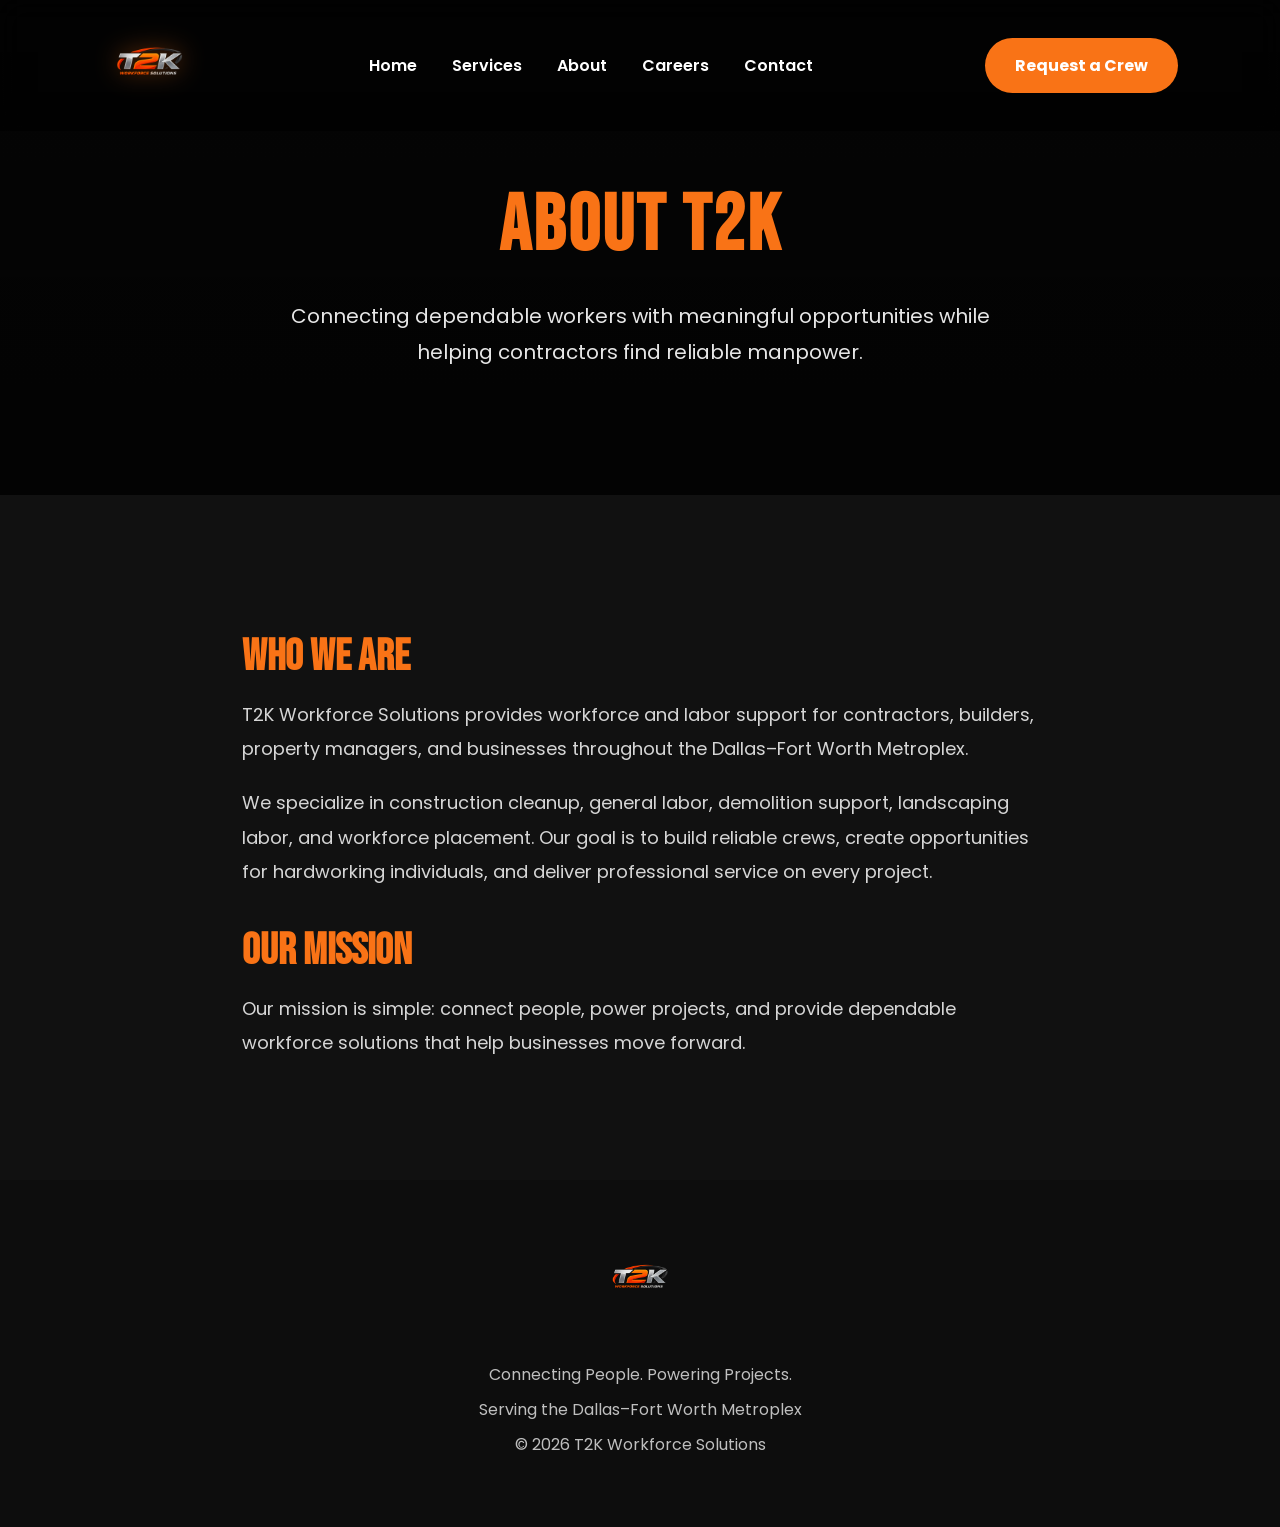
==== about.html @ 74f45001 "Add files via upload" ====
<!DOCTYPE html>
<html lang="en">
<head>
<meta charset="UTF-8">
<meta name="viewport" content="width=device-width, initial-scale=1.0">
<title>About | T2K Workforce Solutions</title>

<link rel="preconnect" href="https://fonts.googleapis.com">
<link rel="preconnect" href="https://fonts.gstatic.com" crossorigin>

<link href="https://fonts.googleapis.com/css2?family=Poppins:wght@300;400;500;600;700&family=Bebas+Neue&display=swap" rel="stylesheet">

<link rel="stylesheet" href="style.css">
</head>

<body>

<nav>
<div class="logo">
<img src="images/logo.png" alt="T2K Workforce Solutions">
</div>

<ul>
<li><a href="index.html">Home</a></li>
<li><a href="services.html">Services</a></li>
<li><a href="about.html">About</a></li>
<li><a href="careers.html">Careers</a></li>
<li><a href="contact.html">Contact</a></li>
</ul>

<a href="request-crew.html" class="btn-nav">Request a Crew</a>
</nav>

<section class="page-hero">
<h1>About T2K</h1>
<p>Connecting dependable workers with meaningful opportunities while helping contractors find reliable manpower.</p>
</section>

<section class="page-content">
<h2>Who We Are</h2>
<p>
T2K Workforce Solutions provides workforce and labor support for contractors, builders, property managers, and businesses throughout the Dallas–Fort Worth Metroplex.
</p>

<p>
We specialize in construction cleanup, general labor, demolition support, landscaping labor, and workforce placement. Our goal is to build reliable crews, create opportunities for hardworking individuals, and deliver professional service on every project.
</p>

<h2>Our Mission</h2>
<p>
Our mission is simple: connect people, power projects, and provide dependable workforce solutions that help businesses move forward.
</p>
</section>

<footer>
<img src="images/logo.png" alt="T2K Workforce Solutions" class="footer-logo">
<p>Connecting People. Powering Projects.</p>
<p>Serving the Dallas–Fort Worth Metroplex</p>
<p>© 2026 T2K Workforce Solutions</p>
</footer>

<script src="script.js"></script>
</body>
</html>
---- style.css ----
*{
    margin:0;
    padding:0;
    box-sizing:border-box;
}

html{
    scroll-behavior:smooth;
}

body{
    font-family:'Poppins',sans-serif;
    background:#111111;
    color:white;
}

/* NAVIGATION */

nav{
    position:fixed;
    top:0;
    left:0;
    width:100%;
    padding:18px 8%;
    display:flex;
    justify-content:space-between;
    align-items:center;
    background:rgba(0,0,0,.55);
    backdrop-filter:blur(14px);
    z-index:1000;
    transition:.35s ease;
}

.logo img{
    height:95px;
    width:auto;
    display:block;
    transition:.3s ease;
    filter:drop-shadow(0 0 12px rgba(249,115,22,.45));
}

nav ul{
    display:flex;
    list-style:none;
    gap:35px;
}

nav ul li a{
    color:white;
    text-decoration:none;
    font-weight:600;
    transition:.3s;
}

nav ul li a:hover{
    color:#F97316;
}

.btn-nav{
    background:#F97316;
    color:white;
    text-decoration:none;
    padding:15px 30px;
    border-radius:50px;
    font-weight:700;
    transition:.3s;
}

.btn-nav:hover{
    transform:translateY(-4px);
    box-shadow:0 20px 45px rgba(249,115,22,.45);
}

/* HERO */

.hero{
    min-height:100vh;
    background:
    linear-gradient(rgba(0,0,0,.68),rgba(0,0,0,.82)),
    url("https://images.unsplash.com/photo-1504307651254-35680f356dfd?auto=format&fit=crop&w=1800&q=80");
    background-size:cover;
    background-position:center;
    display:flex;
    justify-content:center;
    align-items:center;
    text-align:center;
    padding:170px 8% 90px;
}

.hero-content{
    max-width:1000px;
}

.hero-logo{
    width:430px;
    max-width:90%;
    margin-bottom:35px;
    filter:drop-shadow(0 0 35px rgba(249,115,22,.55));
    animation:floatLogo 4s ease-in-out infinite;
}

.hero h1{
    font-family:'Bebas Neue',sans-serif;
    font-size:80px;
    letter-spacing:3px;
    color:white;
    line-height:1;
}

.hero h2{
    font-family:'Bebas Neue',sans-serif;
    font-size:82px;
    letter-spacing:3px;
    color:#F97316;
    line-height:1;
    margin-bottom:30px;
}

.hero p{
    font-size:21px;
    color:#e6e6e6;
    line-height:1.8;
    margin:25px auto;
}

.hero-slogan{
    color:#F97316;
    text-transform:uppercase;
    letter-spacing:3px;
    font-weight:700;
    font-size:18px;
}

.hero-buttons{
    display:flex;
    justify-content:center;
    gap:22px;
    flex-wrap:wrap;
    margin-top:35px;
}

.btn-orange,
.btn-white{
    text-decoration:none;
    padding:18px 42px;
    border-radius:50px;
    font-weight:700;
    transition:.3s ease;
}

.btn-orange{
    background:#F97316;
    color:white;
}

.btn-white{
    border:2px solid white;
    color:white;
}

.btn-orange:hover{
    transform:translateY(-6px) scale(1.03);
    box-shadow:0 25px 50px rgba(249,115,22,.45);
}

.btn-white:hover{
    background:white;
    color:#111111;
    transform:translateY(-6px);
}

/* STATS */

.stats{
    padding:90px 8%;
    display:grid;
    grid-template-columns:repeat(auto-fit,minmax(220px,1fr));
    gap:30px;
    background:#171717;
}

.stat-card{
    background:#202020;
    padding:40px;
    text-align:center;
    border-radius:18px;
    transition:.35s;
}

.stat-card:hover{
    transform:translateY(-10px);
    box-shadow:0 25px 45px rgba(249,115,22,.25);
    border:1px solid #F97316;
}

.stat-card h2{
    font-size:52px;
    color:#F97316;
    margin-bottom:10px;
    font-family:'Bebas Neue',sans-serif;
}

.stat-card p{
    color:#d6d6d6;
}

/* SERVICES */

.services{
    padding:120px 8%;
    background:#111111;
    text-align:center;
}

.services h2,
.audience h2,
.why h2{
    font-size:48px;
    color:#F97316;
    margin-bottom:20px;
    font-family:'Bebas Neue',sans-serif;
}

.section-text{
    max-width:700px;
    margin:0 auto 60px;
    color:#cfcfcf;
    font-size:18px;
    line-height:1.8;
}

.service-grid,
.audience-grid,
.why-grid{
    display:grid;
    grid-template-columns:repeat(auto-fit,minmax(260px,1fr));
    gap:30px;
}

.service-card,
.audience-card,
.why-card{
    background:#1d1d1d;
    padding:40px;
    border-radius:20px;
    transition:.35s;
    cursor:pointer;
}

.service-card:hover,
.audience-card:hover,
.why-card:hover{
    transform:translateY(-12px);
    box-shadow:0 25px 50px rgba(249,115,22,.28);
    border:1px solid #F97316;
}

.icon{
    font-size:55px;
    color:#F97316;
    margin-bottom:25px;
    transition:.35s;
}

.service-card:hover .icon{
    transform:scale(1.2) rotate(8deg);
}

.service-card h3,
.audience-card h3,
.why-card h3{
    color:#F97316;
    margin-bottom:20px;
}

.service-card p,
.audience-card p,
.why-card p{
    color:#d6d6d6;
    line-height:1.8;
}

/* AUDIENCE */

.audience{
    padding:120px 8%;
    background:#171717;
    text-align:center;
}

/* WHY */

.why{
    padding:120px 8%;
    text-align:center;
}

/* CTA */

.cta{
    padding:120px 8%;
    background:#F97316;
    text-align:center;
}

.cta h2{
    font-size:54px;
    margin-bottom:25px;
}

.cta p{
    max-width:700px;
    margin:0 auto 35px;
    line-height:1.8;
}

/* FOOTER */

footer{
    background:#0d0d0d;
    padding:60px;
    text-align:center;
}

.footer-logo{
    height:80px;
    margin-bottom:25px;
}

footer p{
    margin:10px 0;
    color:#bfbfbf;
}

/* ANIMATIONS */

section{
    opacity:0;
    transform:translateY(80px);
    transition:all .9s ease;
}

section.show{
    opacity:1;
    transform:translateY(0);
}

.hero{
    opacity:1;
    transform:none;
}

@keyframes floatLogo{
    0%{transform:translateY(0);}
    50%{transform:translateY(-12px);}
    100%{transform:translateY(0);}
}

/* MOBILE */

@media(max-width:950px){
    nav ul,
    .btn-nav{
        display:none;
    }

    nav{
        padding:12px 6%;
    }

    .logo img{
        height:75px;
    }

    .hero{
        padding-top:150px;
    }

    .hero-logo{
        width:300px;
    }

    .hero h1{
        font-size:52px;
    }

    .hero h2{
        font-size:56px;
    }

    .hero p{
        font-size:16px;
    }
}
.audience-card{
    min-height:330px;
    display:flex;
    flex-direction:column;
    justify-content:space-between;
    align-items:center;
}

.audience-card p{
    margin-bottom:35px;
}

.audience-card .btn-orange{
    margin-top:auto;
}
@media(max-width:950px){
    .audience-card{
        min-height:auto;
    }

    .hero{
        min-height:100vh;
    }

    .stats,
    .services,
    .audience,
    .why,
    .cta{
        padding:80px 6%;
    }

    .service-grid,
    .audience-grid,
    .why-grid{
        grid-template-columns:1fr;
    }

    .hero-buttons{
        flex-direction:column;
        align-items:center;
    }

    .btn-orange,
    .btn-white{
        width:100%;
        max-width:280px;
        text-align:center;
    }
}
.page-hero{
    min-height:55vh;
    padding:180px 8% 100px;
    background:
    linear-gradient(rgba(0,0,0,.72),rgba(0,0,0,.85)),
    url("https://images.unsplash.com/photo-1504307651254-35680f356dfd?auto=format&fit=crop&w=1800&q=80");
    background-size:cover;
    background-position:center;
    text-align:center;
    opacity:1;
    transform:none;
}

.page-hero h1{
    font-family:'Bebas Neue',sans-serif;
    font-size:78px;
    color:#F97316;
    letter-spacing:3px;
}

.page-hero p{
    max-width:750px;
    margin:25px auto 0;
    color:#e6e6e6;
    font-size:20px;
    line-height:1.8;
}

.page-content{
    padding:100px 8%;
    max-width:1000px;
    margin:auto;
    opacity:1;
    transform:none;
}

.page-content h2{
    font-family:'Bebas Neue',sans-serif;
    font-size:44px;
    color:#F97316;
    margin:35px 0 15px;
}

.page-content p{
    color:#d6d6d6;
    line-height:1.9;
    margin-bottom:20px;
    font-size:18px;
}
/* SERVICES PAGE */

.services-page{
    padding:100px 8%;
    background:#111111;
    opacity:1;
    transform:none;
}

.services-page-grid{
    display:grid;
    grid-template-columns:repeat(2, minmax(0, 1fr));
    gap:30px;
    max-width:1200px;
    margin:0 auto;
}

.service-detail-card{
    background:#1d1d1d;
    padding:42px;
    border-radius:20px;
    border:1px solid transparent;
    transition:.35s ease;
}

.service-detail-card:hover{
    transform:translateY(-8px);
    border-color:#F97316;
    box-shadow:0 24px 50px rgba(249,115,22,.2);
}

.service-detail-card h2{
    color:#F97316;
    margin-bottom:18px;
    font-size:25px;
}

.service-detail-card p{
    color:#d7d7d7;
    line-height:1.8;
    margin-bottom:22px;
}

.service-detail-card ul{
    list-style:none;
}

.service-detail-card li{
    color:#c9c9c9;
    margin:12px 0;
    padding-left:24px;
    position:relative;
}

.service-detail-card li::before{
    content:"✓";
    color:#F97316;
    font-weight:700;
    position:absolute;
    left:0;
}

@media(max-width:800px){
    .services-page-grid{
        grid-template-columns:1fr;
    }

    .service-detail-card{
        padding:32px 24px;
    }
}
/* FORMS */

.form-section{
    padding:100px 8%;
    background:#111111;
    opacity:1;
    transform:none;
}

.form-container{
    max-width:1050px;
    margin:0 auto;
    background:#1a1a1a;
    padding:55px;
    border-radius:24px;
    border:1px solid rgba(255,255,255,.08);
    box-shadow:0 30px 80px rgba(0,0,0,.35);
}

.form-intro{
    margin-bottom:45px;
}

.eyebrow{
    color:#F97316;
    text-transform:uppercase;
    letter-spacing:2px;
    font-weight:700;
    margin-bottom:12px;
}

.form-intro h2{
    font-family:'Bebas Neue',sans-serif;
    color:white;
    font-size:48px;
    letter-spacing:2px;
    margin-bottom:18px;
}

.form-intro p{
    color:#cfcfcf;
    line-height:1.8;
}

.form-grid{
    display:grid;
    grid-template-columns:repeat(2, minmax(0, 1fr));
    gap:24px;
}

.form-group{
    display:flex;
    flex-direction:column;
    gap:10px;
}

.form-group-full{
    grid-column:1 / -1;
}

.form-group label{
    color:#f1f1f1;
    font-size:15px;
    font-weight:600;
}

.form-group input,
.form-group select,
.form-group textarea{
    width:100%;
    background:#101010;
    color:white;
    border:1px solid #3b3b3b;
    border-radius:12px;
    padding:15px 16px;
    font-family:'Poppins',sans-serif;
    font-size:15px;
    outline:none;
    transition:.25s ease;
}

.form-group input:focus,
.form-group select:focus,
.form-group textarea:focus{
    border-color:#F97316;
    box-shadow:0 0 0 3px rgba(249,115,22,.12);
}

.form-group textarea{
    resize:vertical;
}

.checkbox-group label{
    display:flex;
    align-items:flex-start;
    gap:12px;
    color:#cfcfcf;
    line-height:1.7;
    font-weight:400;
}

.checkbox-group input{
    width:auto;
    margin-top:6px;
}

.form-submit-button{
    margin-top:32px;
    background:#F97316;
    color:white;
    border:none;
    padding:17px 34px;
    border-radius:50px;
    font-family:'Poppins',sans-serif;
    font-size:16px;
    font-weight:700;
    cursor:pointer;
    transition:.3s ease;
}

.form-submit-button:hover{
    transform:translateY(-4px);
    box-shadow:0 20px 45px rgba(249,115,22,.35);
}

.form-note{
    color:#9f9f9f;
    font-size:13px;
    line-height:1.7;
    margin-top:18px;
}

@media(max-width:750px){
    .form-container{
        padding:35px 22px;
    }

    .form-grid{
        grid-template-columns:1fr;
    }

    .form-group-full{
        grid-column:auto;
    }

    .form-intro h2{
        font-size:38px;
    }
}
/* CAREERS PAGE */

.careers-section{
    padding:100px 8%;
    background:#111111;
    opacity:1;
    transform:none;
}

.careers-intro{
    max-width:850px;
    margin:0 auto 60px;
    text-align:center;
}

.careers-intro h2{
    font-family:'Bebas Neue',sans-serif;
    font-size:52px;
    color:#F97316;
    letter-spacing:2px;
    margin-bottom:20px;
}

.careers-intro p{
    color:#d5d5d5;
    line-height:1.8;
}

.careers-grid{
    max-width:1200px;
    margin:0 auto;
    display:grid;
    grid-template-columns:repeat(2, minmax(0, 1fr));
    gap:30px;
}

.career-card{
    background:#1d1d1d;
    padding:40px;
    border-radius:20px;
    border:1px solid transparent;
    transition:.3s ease;
}

.career-card:hover{
    transform:translateY(-8px);
    border-color:#F97316;
    box-shadow:0 24px 50px rgba(249,115,22,.2);
}

.career-card i{
    color:#F97316;
    font-size:42px;
    margin-bottom:22px;
}

.career-card h3{
    color:#F97316;
    margin-bottom:15px;
}

.career-card p{
    color:#d5d5d5;
    line-height:1.8;
}

.career-expectations{
    padding:100px 8%;
    background:#171717;
    display:grid;
    grid-template-columns:repeat(2, minmax(0, 1fr));
    gap:45px;
    opacity:1;
    transform:none;
}

.expectations-content{
    max-width:550px;
    margin:0 auto;
}

.expectations-content h2{
    font-family:'Bebas Neue',sans-serif;
    color:#F97316;
    font-size:42px;
    margin-bottom:25px;
}

.expectations-content ul{
    list-style:none;
}

.expectations-content li{
    color:#d5d5d5;
    margin:16px 0;
    padding-left:25px;
    position:relative;
}

.expectations-content li::before{
    content:"✓";
    color:#F97316;
    font-weight:700;
    position:absolute;
    left:0;
}

@media(max-width:800px){
    .careers-grid,
    .career-expectations{
        grid-template-columns:1fr;
    }
}
/* CONTACT PAGE */

.contact-section{
    padding:100px 8%;
    background:#111111;
    opacity:1;
    transform:none;
}

.contact-grid{
    max-width:1200px;
    margin:0 auto;
    display:grid;
    grid-template-columns:1fr 1fr;
    gap:55px;
    align-items:start;
}

.contact-info h2{
    font-family:'Bebas Neue',sans-serif;
    color:#F97316;
    font-size:52px;
    letter-spacing:2px;
    margin-bottom:20px;
}

.contact-description{
    color:#d4d4d4;
    line-height:1.8;
    margin-bottom:40px;
}

.contact-item{
    display:flex;
    gap:20px;
    margin:30px 0;
    align-items:flex-start;
}

.contact-item i{
    color:#F97316;
    font-size:28px;
    width:35px;
}

.contact-item h3{
    color:white;
    margin-bottom:8px;
}

.contact-item p,
.contact-item a{
    color:#cfcfcf;
    line-height:1.7;
    text-decoration:none;
}

.contact-item a:hover{
    color:#F97316;
}

.contact-actions{
    display:grid;
    gap:28px;
}

.contact-action-card{
    background:#1d1d1d;
    padding:40px;
    border-radius:20px;
    border:1px solid transparent;
    transition:.3s ease;
}

.contact-action-card:hover{
    transform:translateY(-6px);
    border-color:#F97316;
    box-shadow:0 24px 50px rgba(249,115,22,.2);
}

.contact-action-card i{
    color:#F97316;
    font-size:42px;
    margin-bottom:22px;
}

.contact-action-card h3{
    color:#F97316;
    margin-bottom:15px;
}

.contact-action-card p{
    color:#d4d4d4;
    line-height:1.8;
    margin-bottom:28px;
}

@media(max-width:850px){
    .contact-grid{
        grid-template-columns:1fr;
    }
}

/* Clickable service cards */
.service-card { cursor: pointer; }
.service-card:focus { outline: 2px solid #F97316; outline-offset: 4px; }
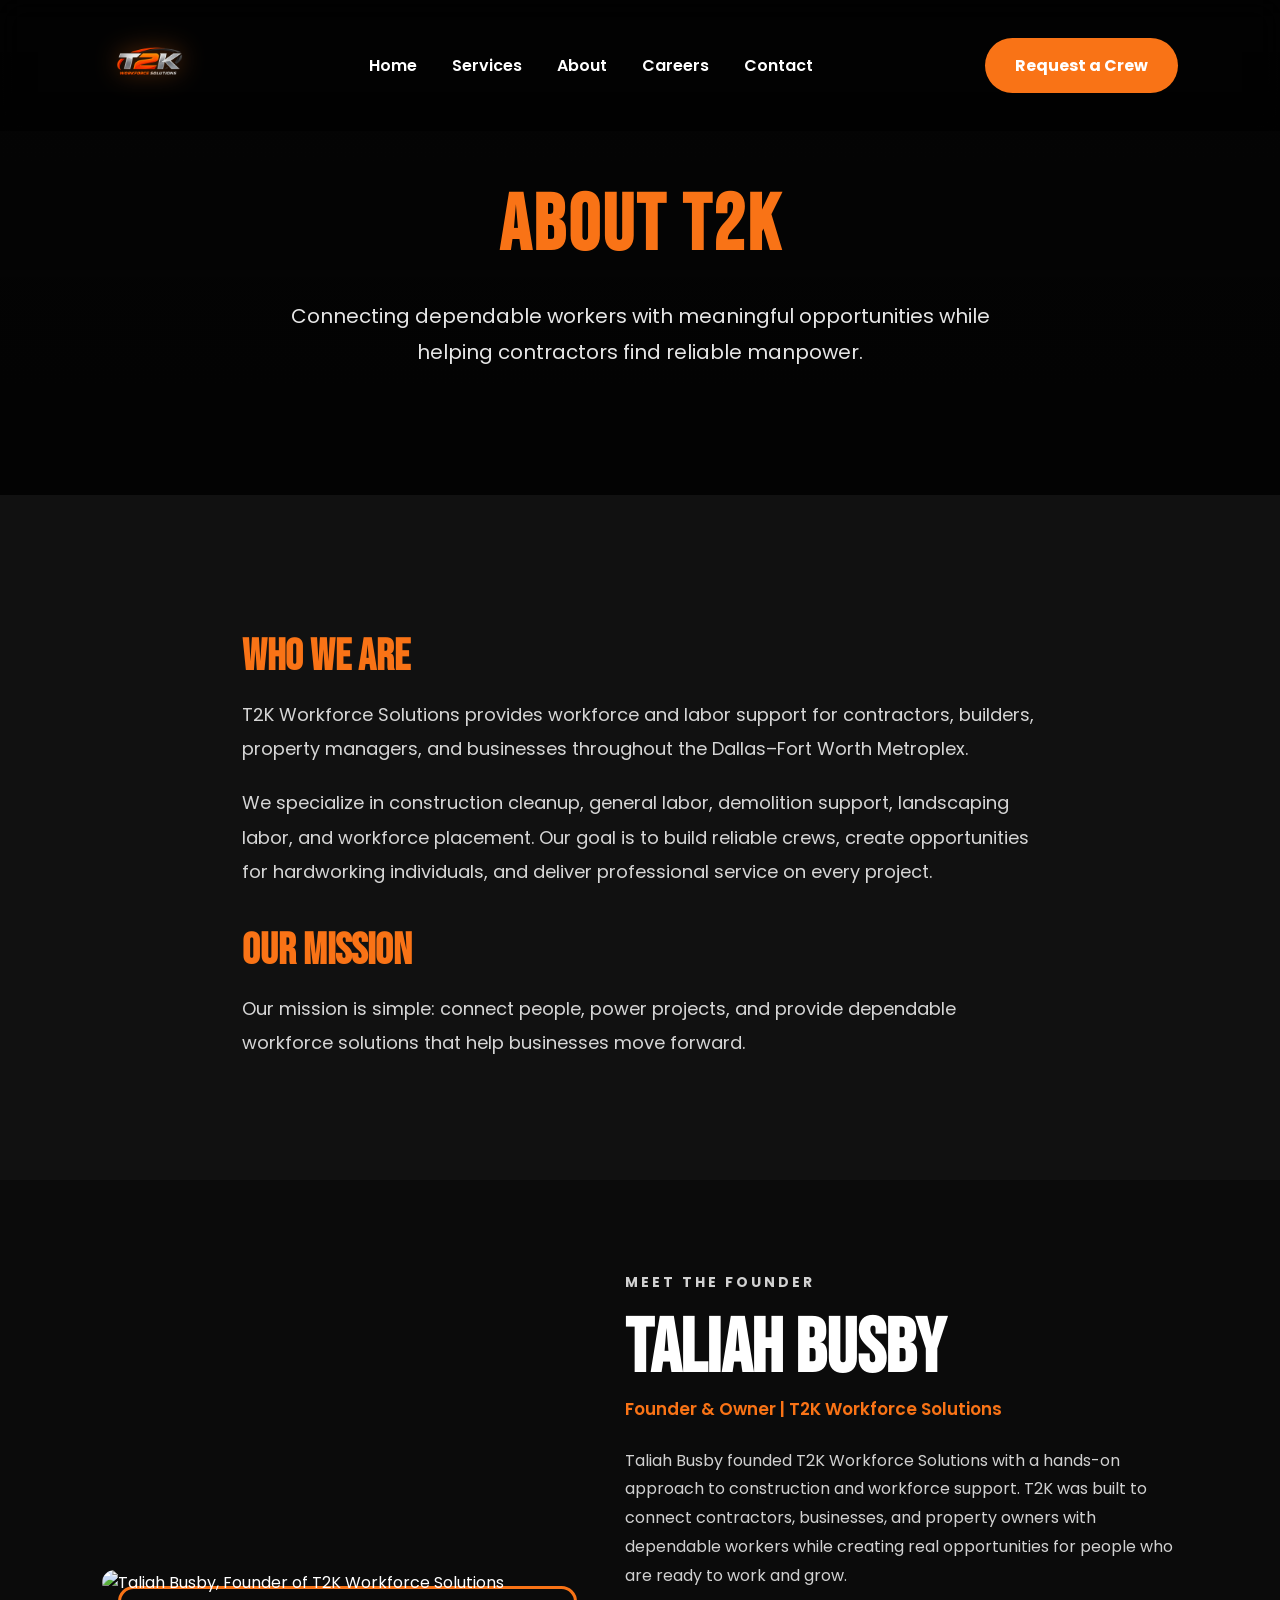
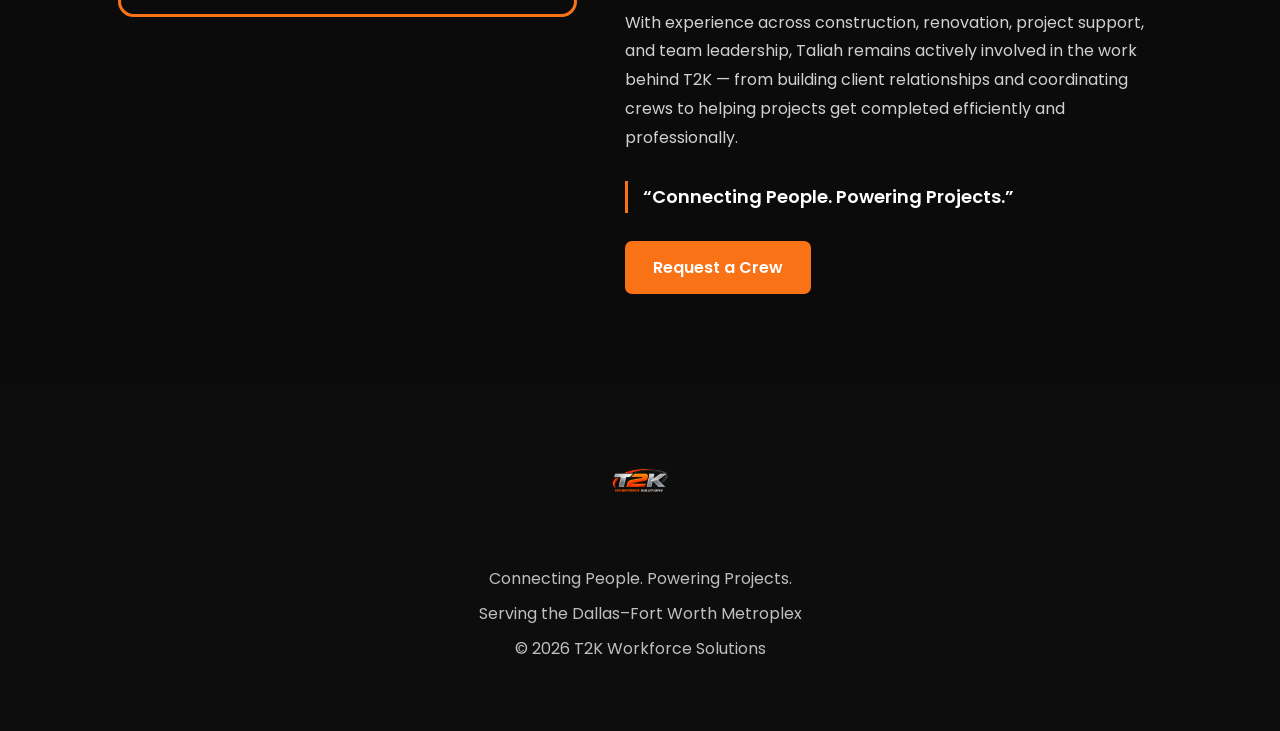
==== commit b1b3161a: "Add files via upload" ====
--- a/about.html
+++ b/about.html
@@ -1,8 +1,10 @@
 <!DOCTYPE html>
 <html lang="en">
+
 <head>
 <meta charset="UTF-8">
 <meta name="viewport" content="width=device-width, initial-scale=1.0">
+
 <title>About | T2K Workforce Solutions</title>
 
 <link rel="preconnect" href="https://fonts.googleapis.com">
@@ -16,6 +18,7 @@
 <body>
 
 <nav>
+
 <div class="logo">
 <img src="images/logo.png" alt="T2K Workforce Solutions">
 </div>
@@ -29,15 +32,25 @@
 </ul>
 
 <a href="request-crew.html" class="btn-nav">Request a Crew</a>
+
 </nav>
 
+
 <section class="page-hero">
+
 <h1>About T2K</h1>
-<p>Connecting dependable workers with meaningful opportunities while helping contractors find reliable manpower.</p>
+
+<p>
+Connecting dependable workers with meaningful opportunities while helping contractors find reliable manpower.
+</p>
+
 </section>
 
+
 <section class="page-content">
+
 <h2>Who We Are</h2>
+
 <p>
 T2K Workforce Solutions provides workforce and labor support for contractors, builders, property managers, and businesses throughout the Dallas–Fort Worth Metroplex.
 </p>
@@ -47,18 +60,68 @@
 </p>
 
 <h2>Our Mission</h2>
+
 <p>
 Our mission is simple: connect people, power projects, and provide dependable workforce solutions that help businesses move forward.
 </p>
+
 </section>
 
+
+<!-- MEET THE FOUNDER -->
+
+<section class="founder-section">
+
+<div class="founder-container">
+
+<div class="founder-image">
+<img src="images/taliaht2kheadshot.PNG" alt="Taliah Busby, Founder of T2K Workforce Solutions">
+</div>
+
+<div class="founder-content">
+
+<p class="founder-label">MEET THE FOUNDER</p>
+
+<h2>Taliah Busby</h2>
+
+<h3>Founder & Owner | T2K Workforce Solutions</h3>
+
+<p>
+Taliah Busby founded T2K Workforce Solutions with a hands-on approach to construction and workforce support. T2K was built to connect contractors, businesses, and property owners with dependable workers while creating real opportunities for people who are ready to work and grow.
+</p>
+
+<p>
+With experience across construction, renovation, project support, and team leadership, Taliah remains actively involved in the work behind T2K — from building client relationships and coordinating crews to helping projects get completed efficiently and professionally.
+</p>
+
+<p class="founder-quote">
+“Connecting People. Powering Projects.”
+</p>
+
+<a href="request-crew.html" class="founder-button">
+Request a Crew
+</a>
+
+</div>
+
+</div>
+
+</section>
+
+
 <footer>
+
 <img src="images/logo.png" alt="T2K Workforce Solutions" class="footer-logo">
+
 <p>Connecting People. Powering Projects.</p>
+
 <p>Serving the Dallas–Fort Worth Metroplex</p>
+
 <p>© 2026 T2K Workforce Solutions</p>
+
 </footer>
 
 <script src="script.js"></script>
+
 </body>
 </html>
--- a/style.css
+++ b/style.css
@@ -930,3 +930,139 @@
 /* Clickable service cards */
 .service-card { cursor: pointer; }
 .service-card:focus { outline: 2px solid #F97316; outline-offset: 4px; }
+/* ================================
+   MEET THE FOUNDER
+================================ */
+
+.founder-section {
+    padding: 90px 8%;
+    background: #0b0b0b;
+}
+
+.founder-container {
+    max-width: 1200px;
+    margin: 0 auto;
+    display: grid;
+    grid-template-columns: 0.9fr 1.1fr;
+    gap: 70px;
+    align-items: center;
+}
+
+.founder-image {
+    position: relative;
+}
+
+.founder-image::before {
+    content: "";
+    position: absolute;
+    width: 100%;
+    height: 100%;
+    border: 3px solid #f97316;
+    border-radius: 18px;
+    top: 16px;
+    left: 16px;
+    z-index: 0;
+}
+
+.founder-image img {
+    width: 100%;
+    max-height: 650px;
+    object-fit: cover;
+    object-position: center top;
+    display: block;
+    border-radius: 18px;
+    position: relative;
+    z-index: 1;
+}
+
+.founder-content {
+    position: relative;
+    z-index: 2;
+}
+
+.founder-label {
+    color: #f97316;
+    font-size: 14px;
+    font-weight: 700;
+    letter-spacing: 3px;
+    margin-bottom: 8px;
+}
+
+.founder-content h2 {
+    font-family: "Bebas Neue", sans-serif;
+    font-size: clamp(48px, 6vw, 76px);
+    line-height: 0.95;
+    color: #ffffff;
+    margin: 0 0 10px;
+}
+
+.founder-content h3 {
+    color: #f97316;
+    font-size: 17px;
+    font-weight: 600;
+    margin-bottom: 25px;
+}
+
+.founder-content p {
+    color: #d1d1d1;
+    line-height: 1.8;
+    margin-bottom: 18px;
+}
+
+.founder-content .founder-quote {
+    color: #ffffff;
+    font-weight: 600;
+    font-size: 18px;
+    border-left: 3px solid #f97316;
+    padding-left: 15px;
+    margin: 28px 0;
+}
+
+.founder-button {
+    display: inline-block;
+    background: #f97316;
+    color: #ffffff;
+    text-decoration: none;
+    font-weight: 600;
+    padding: 14px 28px;
+    border-radius: 7px;
+    transition: 0.25s ease;
+}
+
+.founder-button:hover {
+    transform: translateY(-2px);
+    background: #ff8534;
+}
+
+
+/* Founder section mobile */
+
+@media (max-width: 800px) {
+
+    .founder-section {
+        padding: 65px 6%;
+    }
+
+    .founder-container {
+        grid-template-columns: 1fr;
+        gap: 45px;
+    }
+
+    .founder-image {
+        max-width: 500px;
+        margin: 0 auto;
+    }
+
+    .founder-image::before {
+        top: 10px;
+        left: 10px;
+    }
+
+    .founder-content {
+        text-align: left;
+    }
+
+    .founder-content h2 {
+        font-size: 52px;
+    }
+}
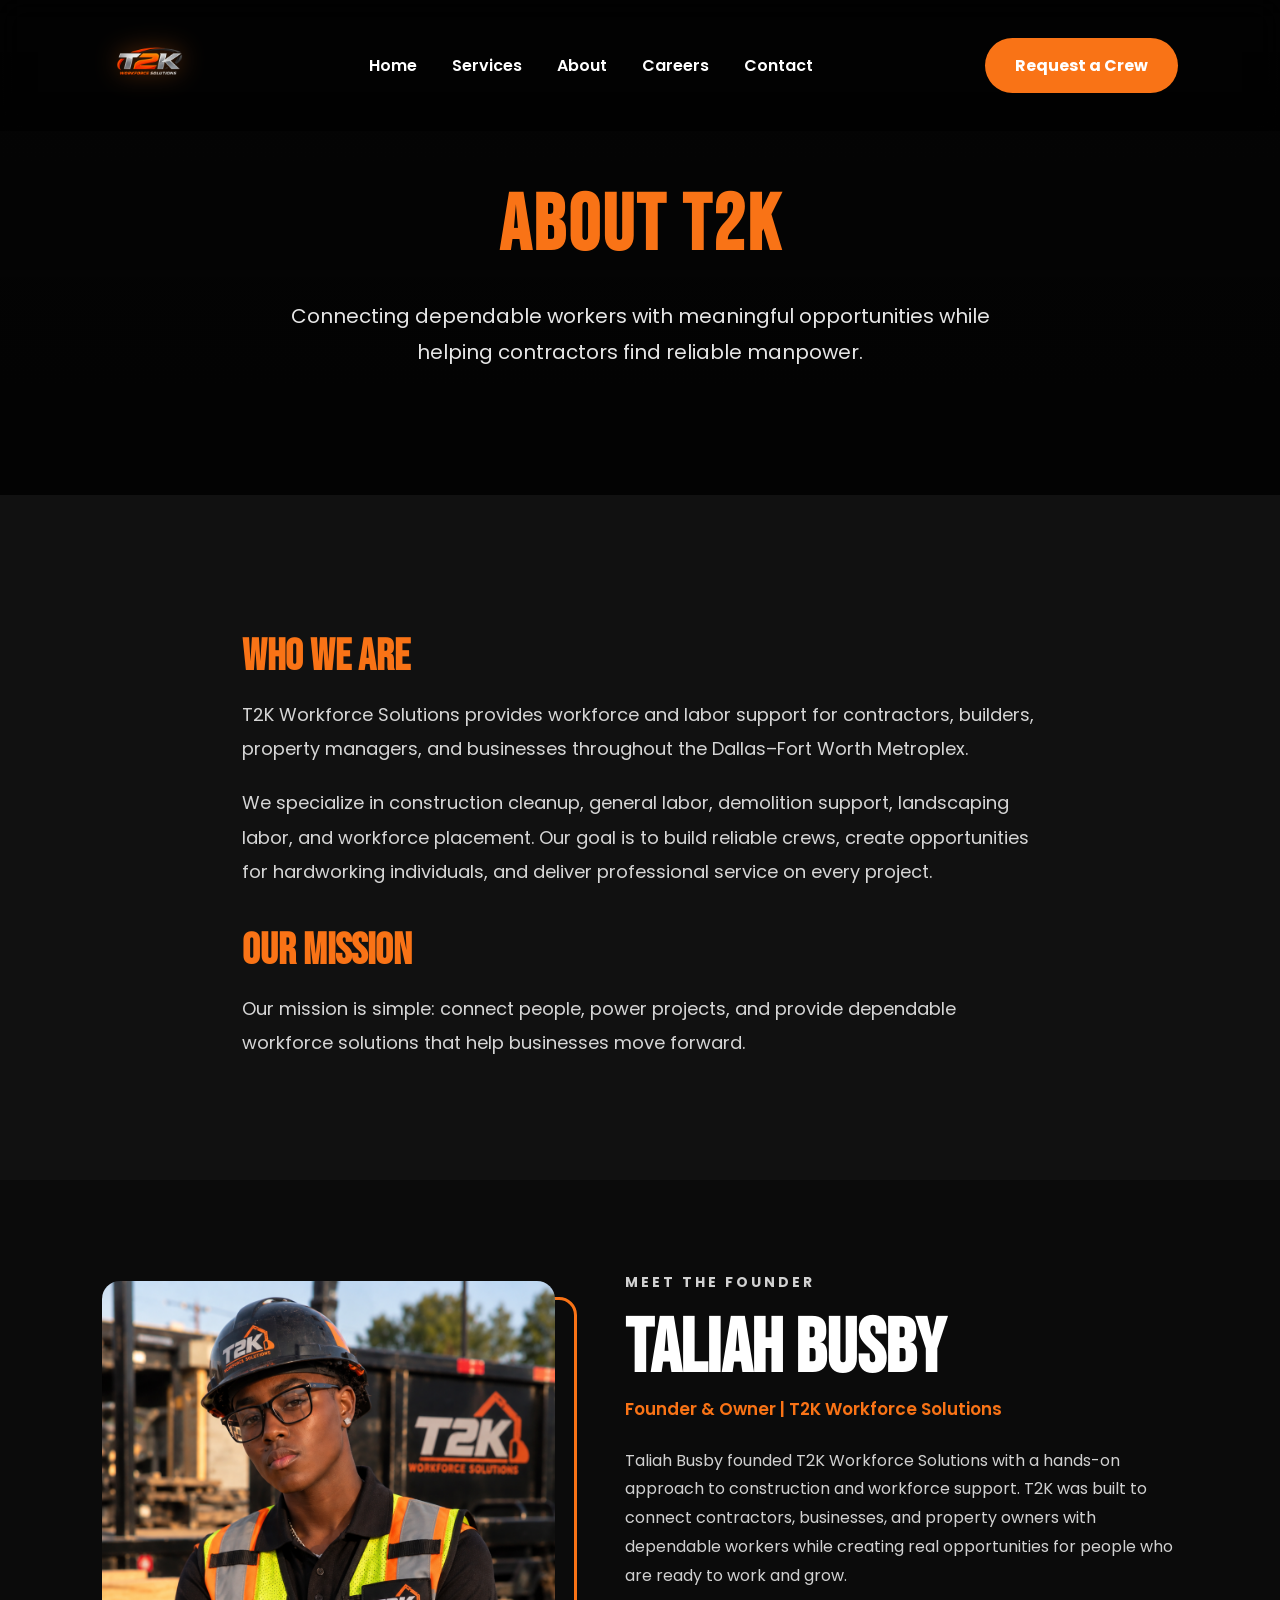
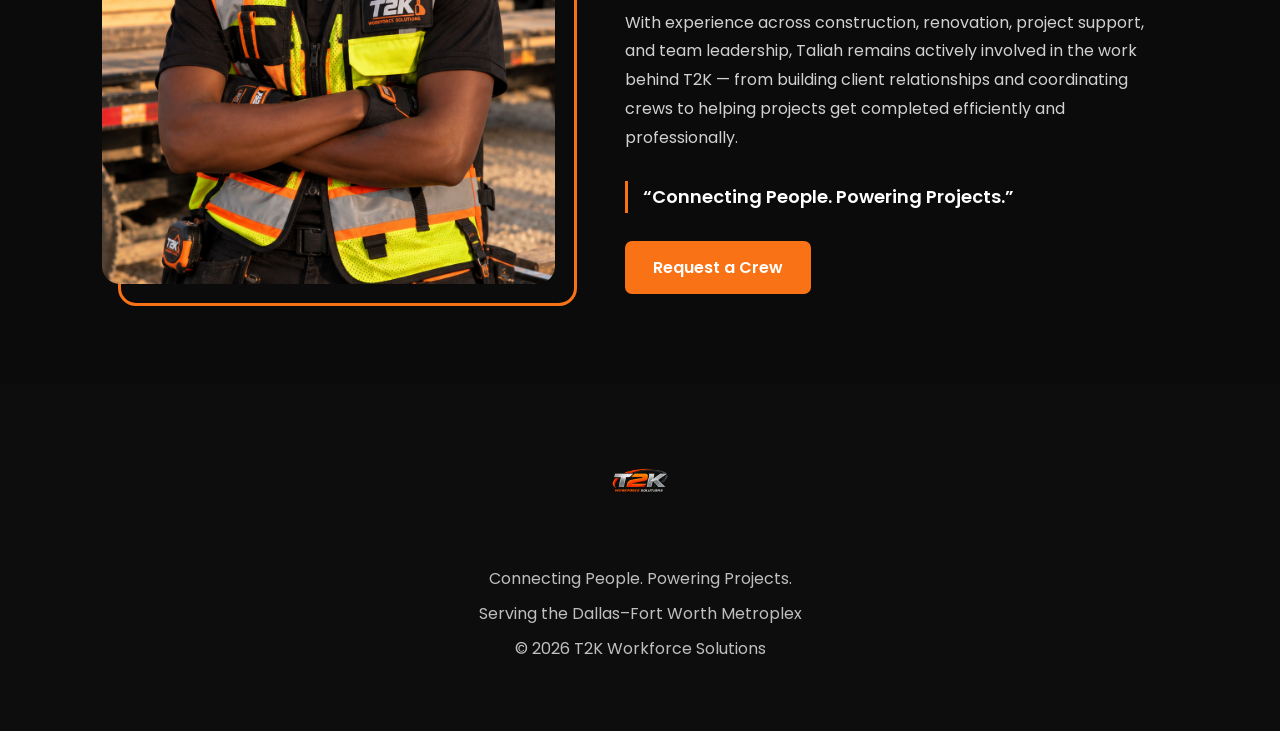
==== commit 93b97a57: "Add files via upload" ====
--- a/about.html
+++ b/about.html
@@ -22,6 +22,8 @@
 <div class="logo">
 <img src="images/logo.png" alt="T2K Workforce Solutions">
 </div>
+
+<button class="menu-toggle" aria-label="Open navigation menu" aria-expanded="false">☰</button>
 
 <ul>
 <li><a href="index.html">Home</a></li>
--- a/style.css
+++ b/style.css
@@ -1065,4 +1065,105 @@
     .founder-content h2 {
         font-size: 52px;
     }
-}+}
+
+/* ===== MOBILE FORM FIX ===== */
+@media (max-width: 800px) {
+
+    form,
+    .form-container,
+    .application-form {
+        width: 100%;
+        max-width: 100%;
+        box-sizing: border-box;
+    }
+
+    input,
+    select,
+    textarea {
+        width: 100%;
+        max-width: 100%;
+        box-sizing: border-box;
+    }
+
+    input[type="date"] {
+        width: 100%;
+        max-width: 100%;
+        box-sizing: border-box;
+        min-width: 0;
+    }
+}
+
+/* ===== MOBILE HAMBURGER NAVIGATION ===== */
+.menu-toggle{
+    display:none;
+    background:transparent;
+    border:0;
+    color:#ffffff;
+    font-size:34px;
+    line-height:1;
+    cursor:pointer;
+    padding:8px;
+    font-family:Arial,sans-serif;
+}
+
+@media(max-width:950px){
+    nav{
+        padding:12px 6%;
+    }
+
+    .menu-toggle{
+        display:block;
+        margin-left:auto;
+        position:relative;
+        z-index:1002;
+    }
+
+    nav ul{
+        display:none;
+        position:absolute;
+        top:100%;
+        left:0;
+        right:0;
+        width:100%;
+        padding:18px 6% 12px;
+        background:#0d0d0d;
+        border-top:1px solid rgba(249,115,22,.35);
+        box-shadow:0 18px 35px rgba(0,0,0,.45);
+        flex-direction:column;
+        gap:0;
+        z-index:1001;
+    }
+
+    nav ul li{
+        width:100%;
+        border-bottom:1px solid rgba(255,255,255,.08);
+    }
+
+    nav ul li a{
+        display:block;
+        width:100%;
+        padding:15px 0;
+    }
+
+    nav .btn-nav{
+        display:none;
+        position:absolute;
+        top:calc(100% + 264px);
+        left:6%;
+        right:6%;
+        width:auto;
+        text-align:center;
+        border-radius:10px;
+        z-index:1002;
+        box-shadow:0 18px 35px rgba(0,0,0,.45);
+    }
+
+    nav.menu-open ul{
+        display:flex;
+    }
+
+    nav.menu-open .btn-nav{
+        display:block;
+    }
+}
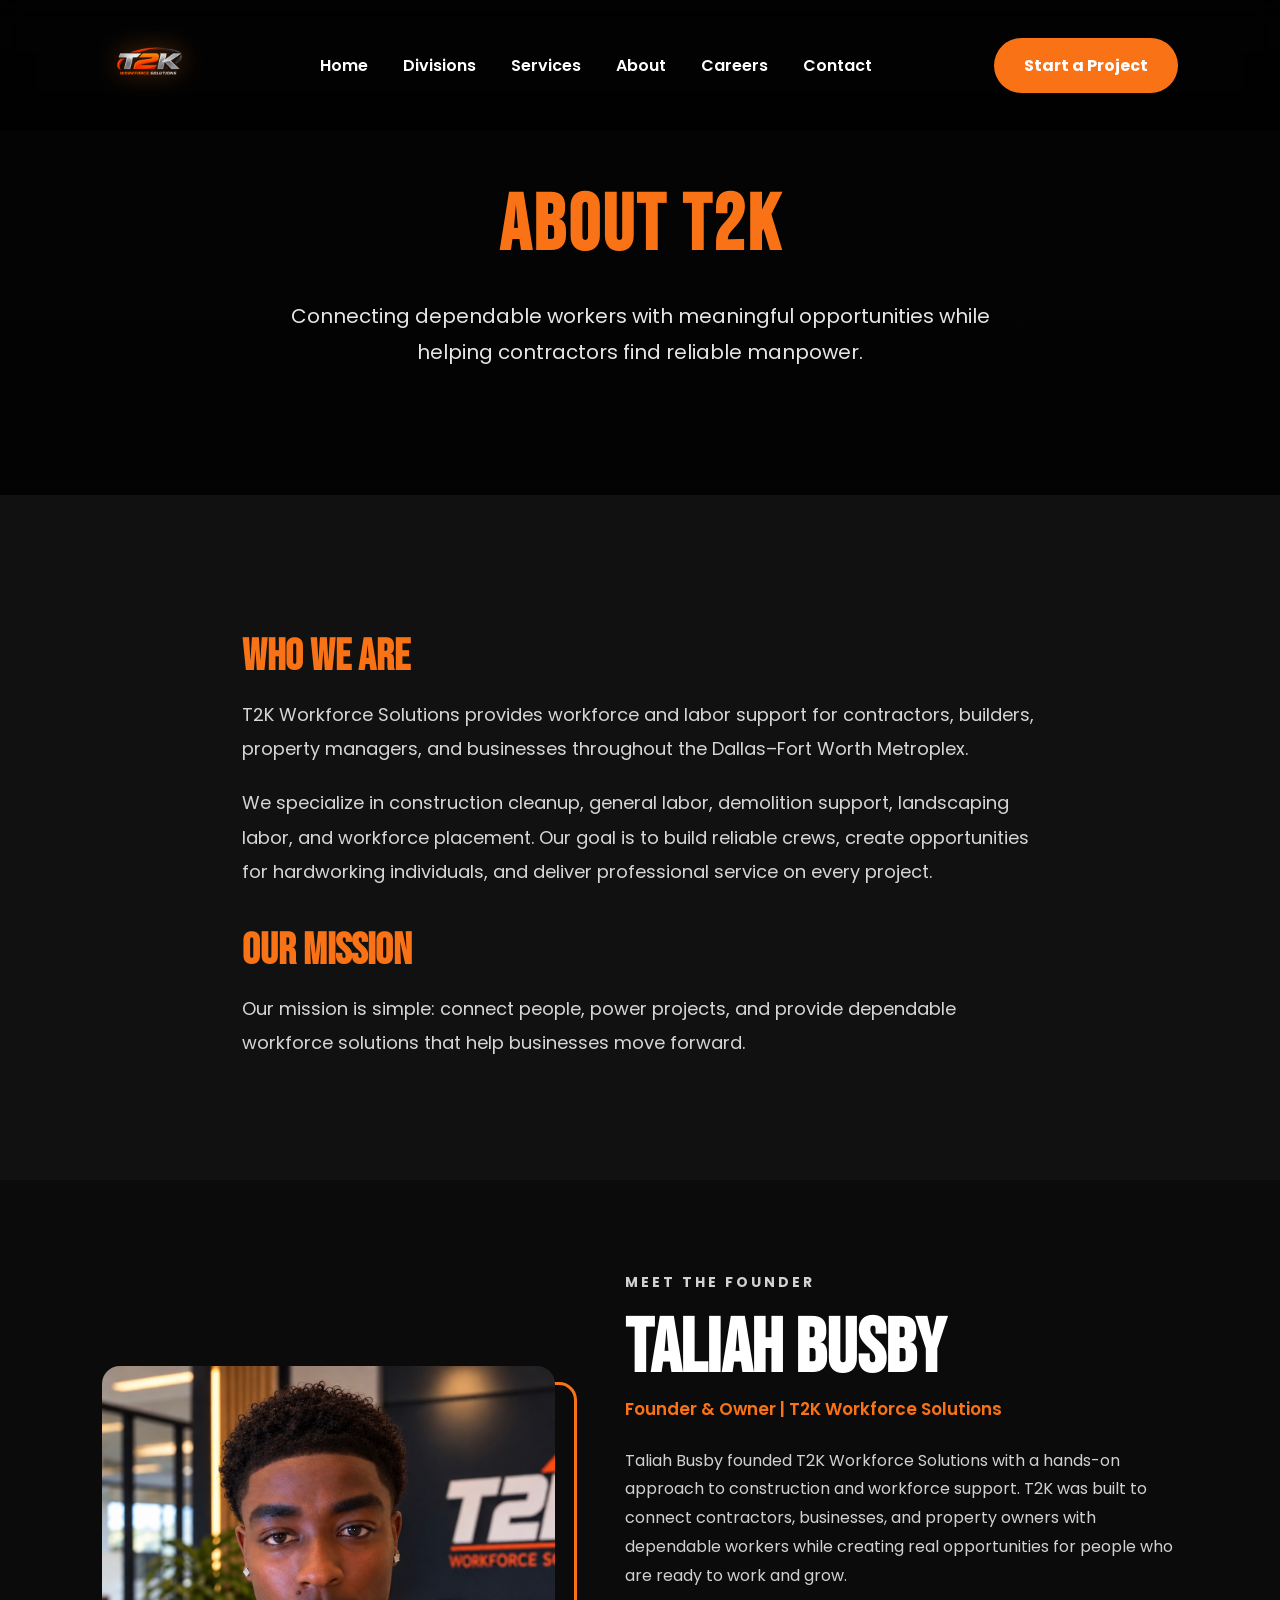
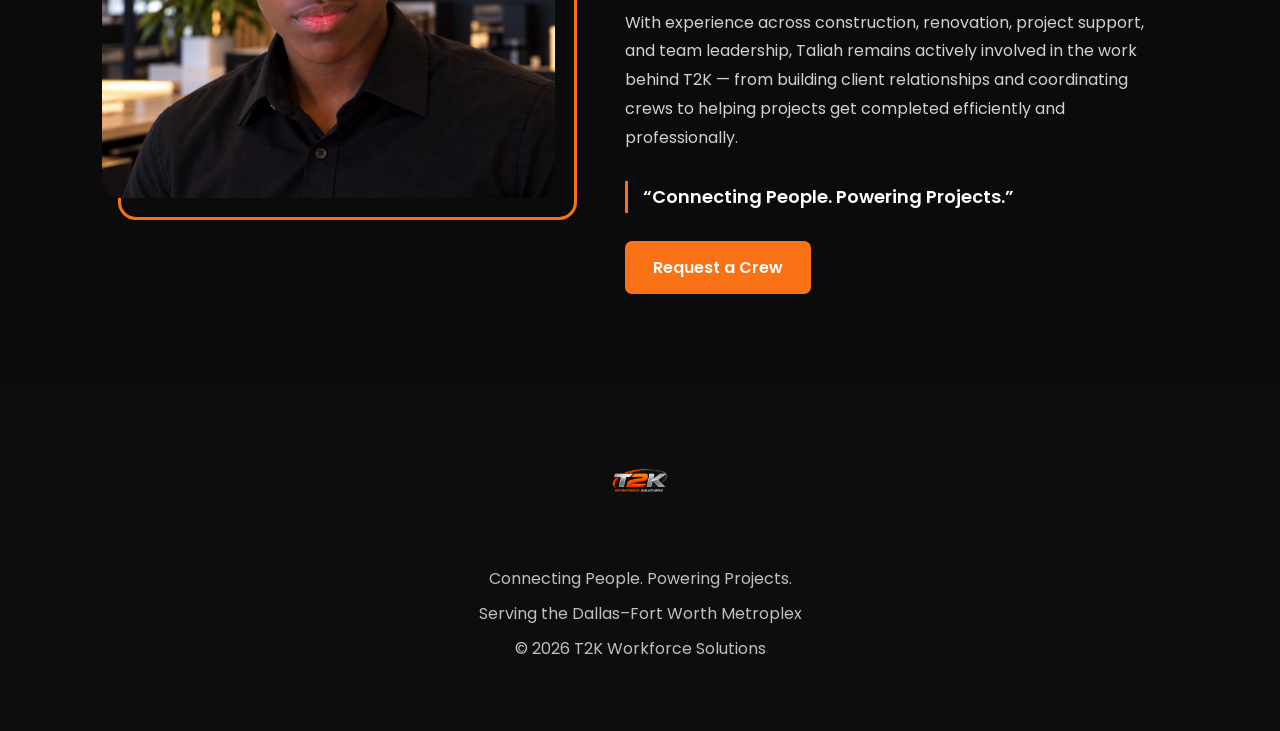
==== commit a0a6488c: "Add files via upload" ====
--- a/about.html
+++ b/about.html
@@ -18,23 +18,22 @@
 <body>
 
 <nav>
+    <a href="index.html" class="logo">
+        <img src="images/logo.png" alt="T2K Workforce Solutions">
+    </a>
 
-<div class="logo">
-<img src="images/logo.png" alt="T2K Workforce Solutions">
-</div>
+    <button class="menu-toggle" aria-label="Open navigation menu" aria-expanded="false">☰</button>
 
-<button class="menu-toggle" aria-label="Open navigation menu" aria-expanded="false">☰</button>
+    <ul>
+        <li><a href="index.html">Home</a></li>
+        <li><a href="divisions.html">Divisions</a></li>
+        <li><a href="services.html">Services</a></li>
+        <li><a href="about.html">About</a></li>
+        <li><a href="careers.html">Careers</a></li>
+        <li><a href="contact.html">Contact</a></li>
+    </ul>
 
-<ul>
-<li><a href="index.html">Home</a></li>
-<li><a href="services.html">Services</a></li>
-<li><a href="about.html">About</a></li>
-<li><a href="careers.html">Careers</a></li>
-<li><a href="contact.html">Contact</a></li>
-</ul>
-
-<a href="request-crew.html" class="btn-nav">Request a Crew</a>
-
+    <a href="request-crew.html" class="btn-nav">Start a Project</a>
 </nav>
 
 
--- a/style.css
+++ b/style.css
@@ -1126,7 +1126,7 @@
         left:0;
         right:0;
         width:100%;
-        padding:18px 6% 12px;
+        padding:18px 6% 86px;
         background:#0d0d0d;
         border-top:1px solid rgba(249,115,22,.35);
         box-shadow:0 18px 35px rgba(0,0,0,.45);
@@ -1149,7 +1149,7 @@
     nav .btn-nav{
         display:none;
         position:absolute;
-        top:calc(100% + 264px);
+        top:calc(100% + 324px);
         left:6%;
         right:6%;
         width:auto;
@@ -1167,3 +1167,195 @@
         display:block;
     }
 }
+
+/* =====================================
+   T2K DIVISIONS
+===================================== */
+
+.divisions-section {
+    background: #0b0b0b;
+    padding: 90px 7%;
+}
+
+.divisions-intro {
+    max-width: 850px;
+    margin: 0 auto 60px;
+    text-align: center;
+}
+
+.division-eyebrow {
+    color: #f97316;
+    font-size: 13px;
+    font-weight: 700;
+    letter-spacing: 3px;
+    text-transform: uppercase;
+}
+
+.divisions-intro h2,
+.divisions-cta h2 {
+    font-family: "Bebas Neue", sans-serif;
+    color: #ffffff;
+    font-size: clamp(45px, 6vw, 70px);
+    margin: 8px 0 15px;
+}
+
+.divisions-intro > p:last-child {
+    color: #c7c7c7;
+    line-height: 1.8;
+}
+
+.divisions-grid {
+    max-width: 1200px;
+    margin: auto;
+    display: grid;
+    grid-template-columns: repeat(2, 1fr);
+    gap: 25px;
+}
+
+.division-card {
+    position: relative;
+    background: #151515;
+    border: 1px solid #292929;
+    border-radius: 15px;
+    padding: 38px;
+    overflow: hidden;
+    transition: 0.3s ease;
+}
+
+.division-card:hover {
+    transform: translateY(-5px);
+    border-color: #f97316;
+}
+
+.division-number {
+    position: absolute;
+    right: 25px;
+    top: 15px;
+    font-family: "Bebas Neue", sans-serif;
+    font-size: 75px;
+    color: rgba(255, 255, 255, 0.04);
+}
+
+.division-card h2 {
+    position: relative;
+    font-family: "Bebas Neue", sans-serif;
+    font-size: 40px;
+    color: #ffffff;
+    margin-bottom: 12px;
+}
+
+.division-card > p {
+    color: #bdbdbd;
+    line-height: 1.7;
+    margin-bottom: 20px;
+}
+
+.division-card ul {
+    list-style: none;
+    padding: 0;
+    margin: 0 0 28px;
+}
+
+.division-card li {
+    color: #eeeeee;
+    padding: 7px 0;
+    border-bottom: 1px solid #252525;
+}
+
+.division-card li::before {
+    content: "✓";
+    color: #f97316;
+    font-weight: 700;
+    margin-right: 10px;
+}
+
+.division-button {
+    display: inline-block;
+    color: #f97316;
+    text-decoration: none;
+    font-weight: 600;
+    transition: 0.2s ease;
+}
+
+.division-button:hover {
+    color: #ffffff;
+}
+
+.division-commercial {
+    border: 1px solid #f97316;
+    background:
+        linear-gradient(
+            135deg,
+            rgba(249, 115, 22, 0.10),
+            #151515 55%
+        );
+}
+
+.commercial-label {
+    display: inline-block;
+    color: #f97316 !important;
+    font-size: 11px;
+    font-weight: 700;
+    letter-spacing: 2px;
+    margin-bottom: 8px !important;
+}
+
+.divisions-cta {
+    background: #111111;
+    text-align: center;
+    padding: 90px 7%;
+}
+
+.divisions-cta > p:not(.division-eyebrow) {
+    max-width: 650px;
+    margin: 0 auto 30px;
+    color: #c7c7c7;
+    line-height: 1.7;
+}
+
+
+/* DIVISIONS MOBILE */
+
+@media (max-width: 800px) {
+
+    .divisions-section {
+        padding: 65px 6%;
+    }
+
+    .divisions-grid {
+        grid-template-columns: 1fr;
+    }
+
+    .division-card {
+        padding: 30px 25px;
+    }
+
+    .division-card h2 {
+        font-size: 36px;
+    }
+
+    .division-number {
+        font-size: 60px;
+    }
+
+    .divisions-cta {
+        padding: 70px 6%;
+    }
+}
+
+
+/* ===== PROJECT REQUEST DIVISION SELECTOR ===== */
+.division-select-group select {
+    border-color: rgba(249,115,22,.55);
+}
+.optional-label {
+    color: #8f8f8f;
+    font-size: .82em;
+    font-weight: 400;
+}
+.field-help {
+    margin-top: 8px;
+    color: #9f9f9f;
+    font-size: 13px;
+    line-height: 1.5;
+}
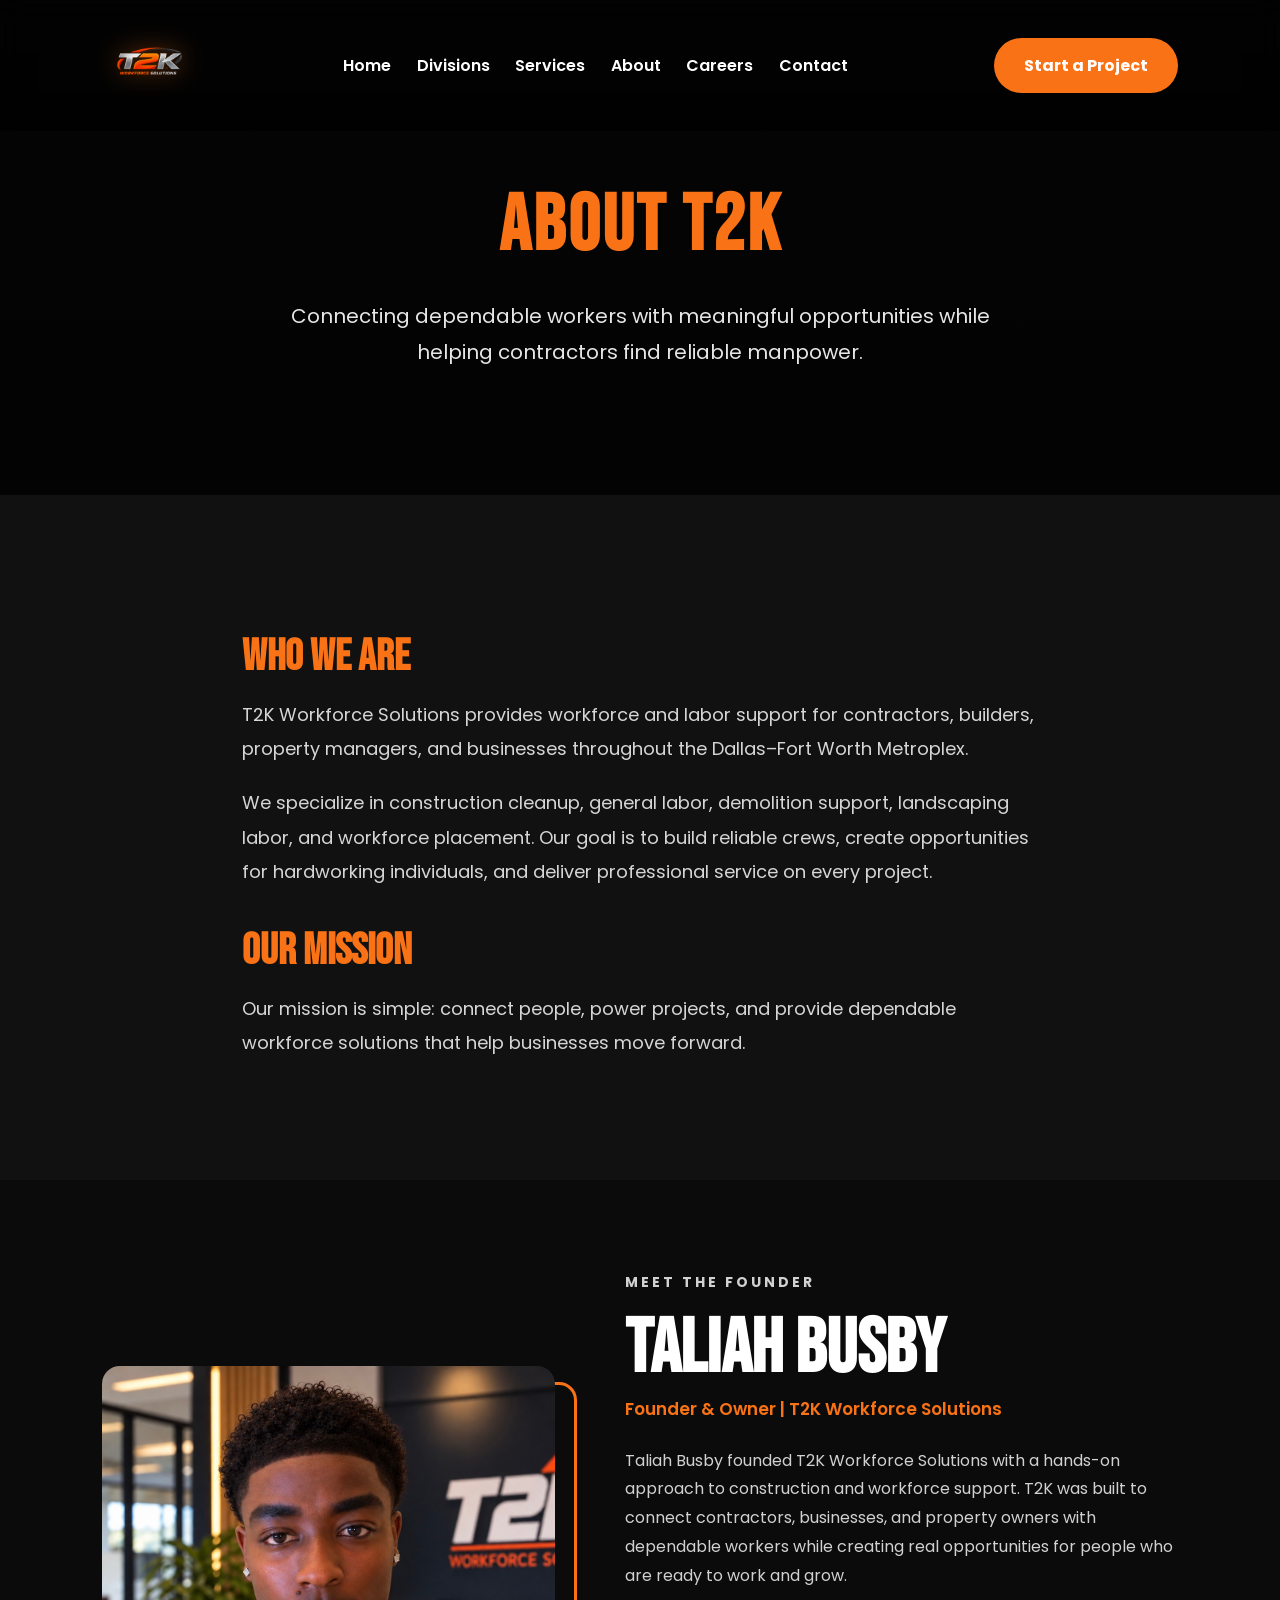
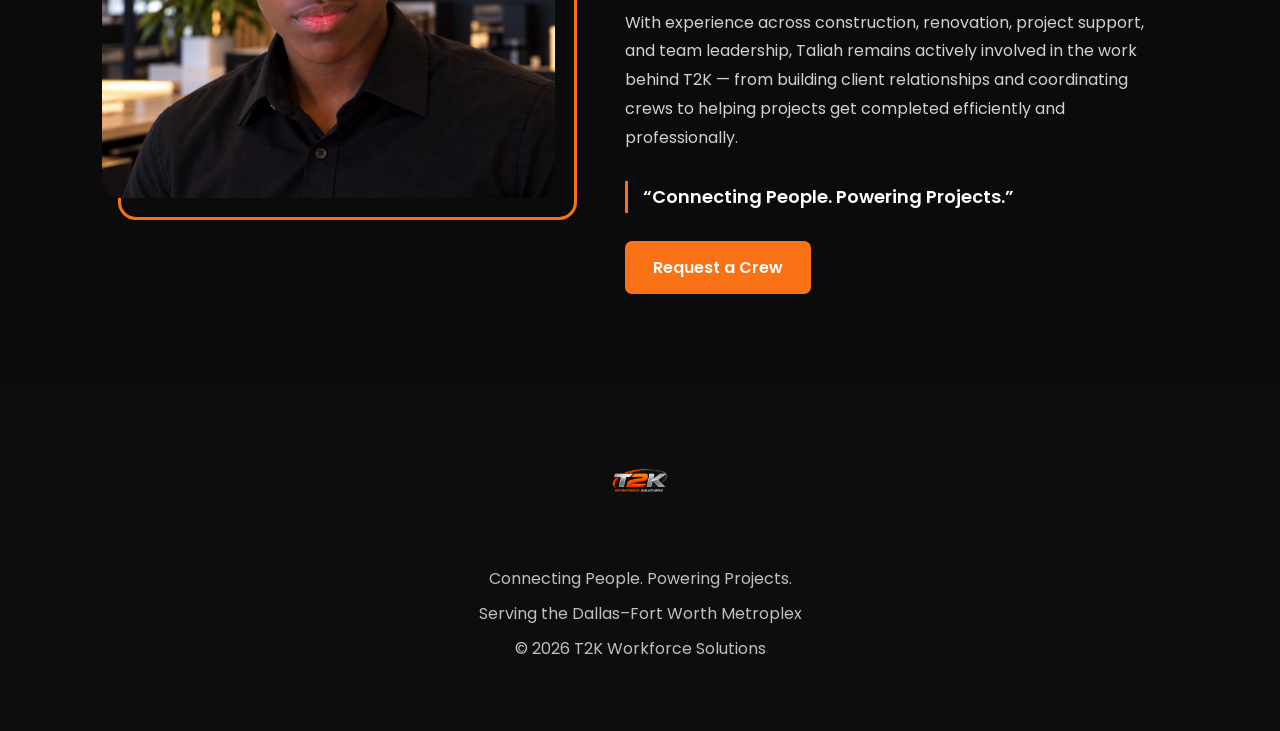
==== commit c0a54742: "Add files via upload" ====
--- a/about.html
+++ b/about.html
@@ -31,6 +31,7 @@
         <li><a href="about.html">About</a></li>
         <li><a href="careers.html">Careers</a></li>
         <li><a href="contact.html">Contact</a></li>
+<li class="mobile-project-link"><a href="request-crew.html">Start a Project</a></li>
     </ul>
 
     <a href="request-crew.html" class="btn-nav">Start a Project</a>
--- a/style.css
+++ b/style.css
@@ -1359,3 +1359,141 @@
     font-size: 13px;
     line-height: 1.5;
 }
+
+
+/* ===== FINAL RESPONSIVE NAV + FORM FIX ===== */
+/* Keep the desktop navigation comfortable before switching to hamburger mode. */
+nav ul{
+    gap:clamp(16px, 2vw, 35px);
+}
+
+.btn-nav{
+    white-space:nowrap;
+    flex-shrink:0;
+}
+
+.logo{
+    flex-shrink:0;
+}
+
+.mobile-project-link{
+    display:none;
+}
+
+/* iOS/Safari form controls can have an intrinsic minimum width. */
+.form-grid,
+.form-group,
+.form-group-full{
+    min-width:0;
+}
+
+.form-group input,
+.form-group select,
+.form-group textarea{
+    display:block;
+    min-width:0;
+    max-width:100%;
+}
+
+@media(max-width:1180px){
+    nav{
+        padding:12px 6%;
+    }
+
+    .menu-toggle{
+        display:block;
+        margin-left:auto;
+        position:relative;
+        z-index:1002;
+    }
+
+    nav > ul{
+        display:none;
+        position:absolute;
+        top:100%;
+        left:0;
+        right:0;
+        width:100%;
+        max-height:calc(100vh - 100px);
+        overflow-y:auto;
+        padding:18px 6% 28px;
+        background:#0d0d0d;
+        border-top:1px solid rgba(249,115,22,.35);
+        box-shadow:0 18px 35px rgba(0,0,0,.45);
+        flex-direction:column;
+        gap:0;
+        z-index:1001;
+    }
+
+    nav > ul li{
+        width:100%;
+        border-bottom:1px solid rgba(255,255,255,.08);
+    }
+
+    nav > ul li a{
+        display:block;
+        width:100%;
+        padding:15px 0;
+    }
+
+    nav > .btn-nav{
+        display:none !important;
+    }
+
+    nav.menu-open > ul{
+        display:flex;
+    }
+
+    nav > ul .mobile-project-link{
+        display:block;
+        border-bottom:0;
+        padding-top:18px;
+    }
+
+    nav > ul .mobile-project-link a{
+        background:#F97316;
+        color:#fff;
+        text-align:center;
+        padding:16px 20px;
+        border-radius:12px;
+        font-weight:700;
+    }
+}
+
+@media(max-width:800px){
+    .form-section{
+        padding-left:5%;
+        padding-right:5%;
+    }
+
+    .form-container{
+        width:100%;
+        max-width:100%;
+        padding:32px 20px;
+        overflow:hidden;
+    }
+
+    .form-grid{
+        width:100%;
+        max-width:100%;
+        grid-template-columns:minmax(0,1fr);
+    }
+
+    .form-group{
+        width:100%;
+        max-width:100%;
+        min-width:0;
+    }
+
+    .form-group input,
+    .form-group select,
+    .form-group textarea,
+    input[type="date"],
+    input[type="time"],
+    input[type="number"]{
+        width:100% !important;
+        min-width:0 !important;
+        max-width:100% !important;
+        box-sizing:border-box !important;
+    }
+}
